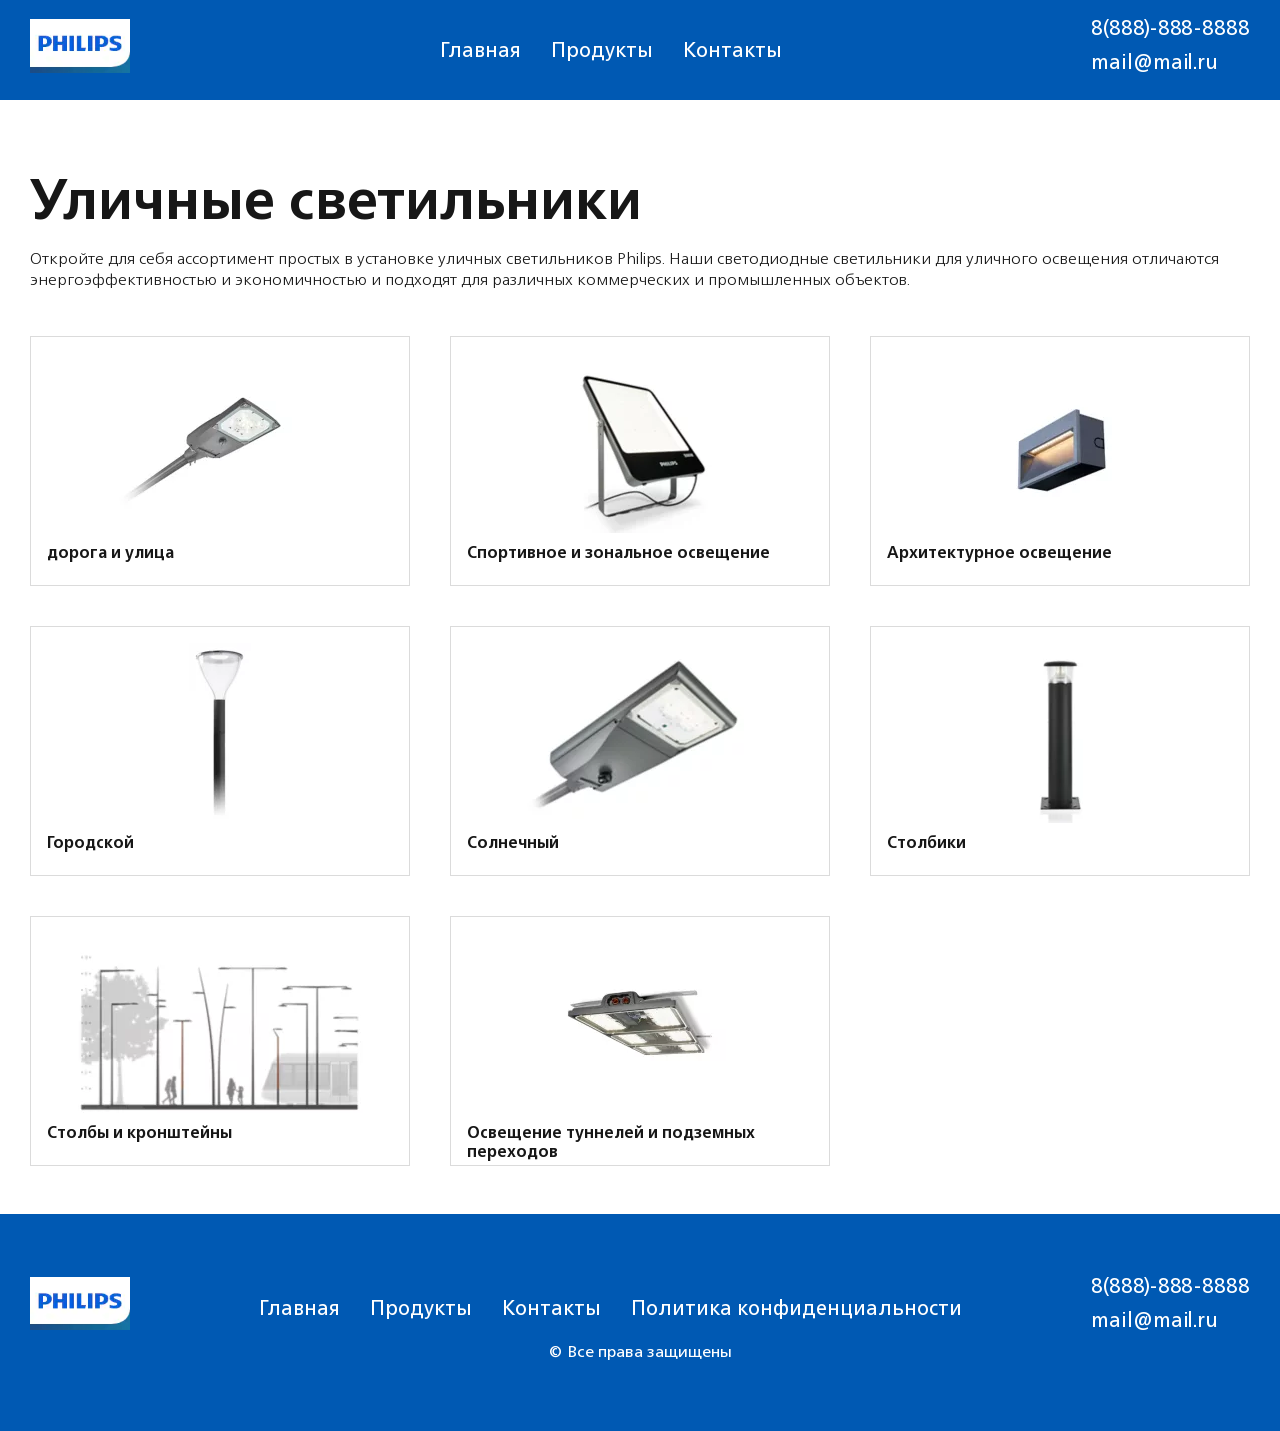
==== index.html @ 2afd7ccf "first comit" ====
<!DOCTYPE html>
<html lang="ru">
<head>
    <meta charset="UTF-8">
    <meta name="viewport" content="width=device-width, initial-scale=1.0">   
    <title>Главная</title>
    <link rel="icon" href="assets/favicon/favicon-16x16.png" type="image/png">
    <link rel="icon" href="assets/favicon/favicon-32x32.png" type="image/png">
    <link rel="icon" href="assets/favicon/favicon.ico" type="image/x-icon">
    <link rel="stylesheet" href="assets/css/style.css">
</head>
<body>
    <div class="body__container">
        <header class="header">
            <div class="container">
                <div class="header__wrapper">
                    <a href="index.html" class="header__logo">
                        <img src="assets/icons/logo.webp" alt="Логотип сайат" class="header__logo-img">
                    </a>
                    <nav class="header__nav">
                        <ul class="header__nav-list">
                            <li><a href="#">Главная</a></li>
                            <li><a href="#">Продукты</a></li>
                            <li><a href="#">Контакты</a></li>
                        </ul>
                    </nav>
                    <div class="header__contacts">
                        <a href="#" class="header__contacts-link">8(888)-888-8888</a>
                        <a href="#" class="header__contacts-link">mail@mail.ru</a>
                    </div>
                    <div class="header__hamburger hamburger">
                        <span></span><span></span><span></span>
                    </div>
                </div>
            </div>
        </header>
        <main class="content">
            <section class="street-lights">
                <div class="container">
                    <h1 class="street-lights__title title">Уличные светильники</h1>
                    <p class="street-lights__descr descr">Откройте для себя ассортимент простых в установке уличных светильников Philips. Наши светодиодные светильники для уличного освещения отличаются энергоэффективностью и экономичностью и подходят для различных коммерческих и промышленных объектов.</p>
                    <div class="street-lights__grid">
                        <a href="road-and-street.html" target="_blank" class="street-lights__item">
                            <div class="street-lights__item-img">
                                <img src="assets/img/img1.webp" alt="Дорога и улица">
                            </div>
                            <h2 class="street-lights__item-title">дорога и улица</h2>
                        </a>
                        <a href="sport-light.html" target="_blank" class="street-lights__item">
                            <div class="street-lights__item-img">
                                <img src="assets/img/img2.webp" alt="Спортивное и зональное освещение">
                            </div>
                            <h2 class="street-lights__item-title">Спортивное и зональное освещение</h2>
                        </a>
                        <a href="architectural-floodlighting.html" target="_blank" class="street-lights__item">
                            <div class="street-lights__item-img">
                                <img src="assets/img/img3.webp" alt="Архитектурное освещение">
                            </div>
                            <h2 class="street-lights__item-title">Архитектурное освещение</h2>
                        </a>
                        <a href="urban.html" target="_blank" class="street-lights__item">
                            <div class="street-lights__item-img">
                                <img src="assets/img/img4.webp" alt="Городской">
                            </div>
                            <h2 class="street-lights__item-title">Городской</h2>
                        </a>
                        <a href="solar.html" target="_blank" class="street-lights__item">
                            <div class="street-lights__item-img">
                                <img src="assets/img/img5.webp" alt="Солнечный">
                            </div>
                            <h2 class="street-lights__item-title">Солнечный</h2>
                        </a>

                        <a href="bollards.html" target="_blank" class="street-lights__item">
                            <div class="street-lights__item-img">
                                <img src="assets/img/img6.webp" alt="Столбики">
                            </div>
                            <h2 class="street-lights__item-title">Столбики</h2>
                        </a>
                        <a href="poles-brackets.html" target="_blank" class="street-lights__item">
                            <div class="street-lights__item-img">
                                <img src="assets/img/img7.webp" alt="Столбы и кронштейны">
                            </div>
                            <h2 class="street-lights__item-title">Столбы и кронштейны</h2>
                        </a>
                        <a href="tunel.html" target="_blank" class="street-lights__item">
                            <div class="street-lights__item-img">
                                <img src="assets/img/img8.webp" alt="Освещение туннелей и подземных переходов">
                            </div>
                            <h2 class="street-lights__item-title">Освещение туннелей и подземных переходов</h2>
                        </a>
                    </div>
                </div>
            </section>
        </main>
        <footer class="footer">
            <div class="container">
                <div class="footer__wrapper">
                    <a href="#" class="footer__logo">
                        <img src="assets/icons/logo.webp" alt="Логотип сайта">
                    </a>
                    <nav class="footer__nav">
                        <ul class="footer__nav-list">
                            <li><a href="#">Главная</a></li>
                            <li><a href="#">Продукты</a></li>
                            <li><a href="#">Контакты</a></li>
                            <li><a href="#">Политика конфиденциальности</a></li>
                        </ul>
                    </nav>
                    <div class="footer__contacts">
                        <a href="#" class="footer__contacts-link">8(888)-888-8888</a>
                        <a href="#" class="footer__contacts-link">mail@mail.ru</a>
                    </div>                    
                </div>
                <div class="footer__copy">© Все права защищены</div>
            </div>
        </footer>
    </div>
    <script src="assets/js/hamburger.js"></script>
</body>
</html>
---- assets/css/style.css ----
@charset "UTF-8";
@font-face {
  font-family: "NeueFrutigerWorld-Black";
  src: url("../fonts/NeueFrutigerWorld-Black.eot");
  src: url("../fonts/NeueFrutigerWorld-Black.eot?#iefix") format("embedded-opentype"), url("../fonts/NeueFrutigerWorld-Black.ttf") format("truetype"), url("../fonts/NeueFrutigerWorld-Black.woff") format("woff");
  font-weight: 900;
}
@font-face {
  font-family: "NeueFrutigerWorld-Heavy";
  src: url("../fonts/NeueFrutigerWorld-Heavy.eot");
  src: url("../fonts/NeueFrutigerWorld-Heavy.eot?#iefix") format("embedded-opentype"), url("../fonts/NeueFrutigerWorld-Heavy.ttf") format("truetype"), url("../fonts/NeueFrutigerWorld-Heavy.woff") format("woff");
  font-weight: 800;
}
@font-face {
  font-family: "NeueFrutigerWorld-Bold";
  src: url("../fonts/NeueFrutigerWorld-Bold.eot");
  src: url("../fonts/NeueFrutigerWorld-Bold.eot?#iefix") format("embedded-opentype"), url("../fonts/NeueFrutigerWorld-Bold.ttf") format("truetype"), url("../fonts/NeueFrutigerWorld-Bold.woff") format("woff");
  font-weight: 700;
}
@font-face {
  font-family: "NeueFrutigerWorld-Book";
  src: url("../fonts/NeueFrutigerWorld-Book.eot");
  src: url("../fonts/NeueFrutigerWorld-Book.eot?#iefix") format("embedded-opentype"), url("../fonts/NeueFrutigerWorld-Book.ttf") format("truetype"), url("../fonts/NeueFrutigerWorld-Book.woff") format("woff");
  font-weight: 600;
}
@font-face {
  font-family: "NeueFrutigerWorld-Medium";
  src: url("../fonts/NeueFrutigerWorld-Medium.eot");
  src: url("../fonts/NeueFrutigerWorld-Medium.eot?#iefix") format("embedded-opentype"), url("../fonts/NeueFrutigerWorld-Medium.ttf") format("truetype"), url("../fonts/NeueFrutigerWorld-Medium.woff") format("woff");
  font-weight: 500;
}
@font-face {
  font-family: "NeueFrutigerWorld-Regular";
  src: url("../fonts/NeueFrutigerWorld-Regular.eot");
  src: url("../fonts/NeueFrutigerWorld-Regular.eot?#iefix") format("embedded-opentype"), url("../fonts/NeueFrutigerWorld-Regular.ttf") format("truetype"), url("../fonts/NeueFrutigerWorld-Regular.woff") format("woff");
  font-weight: 400;
}
@font-face {
  font-family: "NeueFrutigerWorld-Light";
  src: url("../fonts/NeueFrutigerWorld-Light.eot");
  src: url("../fonts/NeueFrutigerWorld-Light.eot?#iefix") format("embedded-opentype"), url("../fonts/NeueFrutigerWorld-Light.ttf") format("truetype"), url("../fonts/NeueFrutigerWorld-Light.woff") format("woff");
  font-weight: 300;
}
html, body {
  margin: 0;
  padding: 0;
}

* {
  margin: 0;
  padding: 0;
  -webkit-box-sizing: border-box;
          box-sizing: border-box;
  font-family: "NeueFrutigerWorld-Regular", sans-serif;
  font-weight: 400;
  font-size: 16px;
}

a {
  display: block;
  text-decoration: none;
}

ul {
  list-style: none;
}

button {
  border: none;
  cursor: pointer;
}
button:focus {
  outline: 1px solid rgba(0, 0, 0, 0);
}

input {
  border: none;
}
input:focus {
  outline: 1px solid rgba(0, 0, 0, 0);
}

table {
  display: block;
  overflow: hidden;
  border-radius: 20px;
}

td {
  display: block;
}

th {
  display: block;
}

tr {
  display: block;
}

thead {
  display: block;
}

tbody {
  display: block;
}

.container {
  max-width: 1480px;
  padding: 0 30px;
  margin: 0 auto;
}

.body__container {
  overflow: hidden;
  position: relative;
  width: 100%;
}

.show__menu .header__nav {
  right: 0;
}
.show__menu .hamburger > span:first-child {
  top: 50%;
  -webkit-transform: rotate(45deg);
          transform: rotate(45deg);
}
.show__menu .hamburger > span:nth-child(2) {
  opacity: 0;
}
.show__menu .hamburger > span:last-child {
  top: 50%;
  -webkit-transform: rotate(-45deg);
          transform: rotate(-45deg);
}

.title {
  font-family: "NeueFrutigerWorld-Bold", sans-serif;
  font-weight: 700;
  font-size: 56px;
  height: 100px;
  color: #171717;
}

.descr {
  max-width: 1300px;
  font-family: "NeueFrutigerWorld-Light", sans-serif;
  font-weight: 300;
  font-size: 16px;
  line-height: 130%;
  color: #171717;
  margin-bottom: 46px;
}

.modal-show {
  visibility: visible;
  opacity: 1;
}
.modal-show .modal__dialog {
  -webkit-transform: scale(1);
          transform: scale(1);
}

.modal-hide {
  visibility: hidden;
  opacity: 0;
}
.modal-hide .modal__dialog {
  -webkit-transform: scale(0);
          transform: scale(0);
}

.performance-show {
  visibility: visible;
  opacity: 1;
}
.performance-show .performance__dialog {
  -webkit-transform: scale(1);
          transform: scale(1);
}

.performance-hide {
  visibility: hidden;
  opacity: 0;
}
.performance-hide .performance__dialog {
  -webkit-transform: scale(0);
          transform: scale(0);
}

.product-information__hide {
  display: none;
}

.splide__track--nav > .splide__list > .splide__slide.is-active {
  border: 1px solid #dbdbdb;
}

.splide__pagination__page .is-active {
  background-color: #0059b3 !important;
}

.video__min {
  margin-right: 10px;
  width: 104px;
  height: 58px;
}

.header {
  padding: 16px 0;
  width: 100%;
  background-color: #0059b3;
}
.header__wrapper {
  display: -webkit-box;
  display: -ms-flexbox;
  display: flex;
  -webkit-box-align: center;
      -ms-flex-align: center;
          align-items: center;
  -webkit-box-pack: justify;
      -ms-flex-pack: justify;
          justify-content: space-between;
}
.header__logo {
  width: 100px;
  height: auto;
}
.header__logo > img {
  width: 100%;
  height: 100%;
  -o-object-fit: cover;
     object-fit: cover;
}
.header__nav-list {
  display: -webkit-box;
  display: -ms-flexbox;
  display: flex;
  -webkit-box-align: center;
      -ms-flex-align: center;
          align-items: center;
  -webkit-box-pack: center;
      -ms-flex-pack: center;
          justify-content: center;
  gap: 20px;
}
.header__nav-list > li {
  padding: 5px;
  -webkit-transition: all 0.4s ease;
  transition: all 0.4s ease;
}
.header__nav-list > li:hover {
  background-color: #0074e0;
}
.header__nav-list > li > a {
  font-family: "NeueFrutigerWorld-Regular";
  font-weight: 400;
  font-size: 20px;
  line-height: 120%;
  color: #fff;
}
.header__contacts-link {
  font-family: "NeueFrutigerWorld-Regular";
  font-weight: 400;
  font-size: 20px;
  line-height: 120%;
  color: #fff;
  margin-bottom: 10px;
}

.hamburger {
  width: 50px;
  height: 50px;
  position: relative;
  display: none;
}
.hamburger > span {
  display: block;
  position: absolute;
  top: 50%;
  left: 50%;
  width: 20px;
  height: 1px;
  -webkit-transform: translate(-50%, -50%);
          transform: translate(-50%, -50%);
  background-color: #fff;
}
.hamburger > span:first-child {
  -webkit-transition: all 0.4s ease;
  transition: all 0.4s ease;
  top: 34%;
}
.hamburger > span:last-child {
  -webkit-transition: all 0.4s ease;
  transition: all 0.4s ease;
  top: 66%;
}

.street-lights {
  padding: 48px 0;
}
.street-lights__grid {
  display: grid;
  grid-template-columns: repeat(auto-fill, minmax(320px, 1fr));
  gap: 40px;
}
.street-lights__item {
  border: 1px solid #dbdbdb;
  height: 250px;
  padding: 16px;
  overflow: hidden;
  -webkit-transition: all 0.4s ease;
  transition: all 0.4s ease;
}
.street-lights__item-img {
  width: 100%;
  display: -webkit-box;
  display: -ms-flexbox;
  display: flex;
  -webkit-box-align: center;
      -ms-flex-align: center;
          align-items: center;
  -webkit-box-pack: center;
      -ms-flex-pack: center;
          justify-content: center;
  margin-bottom: 10px;
}
.street-lights__item-img > img {
  -o-object-fit: cover;
     object-fit: cover;
}
.street-lights__item-title {
  font-family: "NeueFrutigerWorld-Bold", sans-serif;
  font-weight: 700;
  font-size: 16px;
  line-height: 120%;
  color: #171717;
}
.street-lights__item:hover {
  -webkit-box-shadow: 0 0 10px #dbdbdb;
          box-shadow: 0 0 10px #dbdbdb;
}

.head {
  padding: 50px 0;
}
.head__descr {
  margin-bottom: 19px;
}
.head__wrapper {
  max-width: 300px;
  display: -webkit-box;
  display: -ms-flexbox;
  display: flex;
  -webkit-box-align: center;
      -ms-flex-align: center;
          align-items: center;
  -webkit-box-pack: start;
      -ms-flex-pack: start;
          justify-content: start;
  gap: 20px;
}
.head__spec {
  width: 134px;
  height: 24px;
  background-color: #1c417a;
  display: -webkit-box;
  display: -ms-flexbox;
  display: flex;
  -webkit-box-align: center;
      -ms-flex-align: center;
          align-items: center;
  -webkit-box-pack: center;
      -ms-flex-pack: center;
          justify-content: center;
  gap: 5px;
  border-radius: 2em;
  -webkit-transition: all 0.4s ease;
  transition: all 0.4s ease;
}
.head__spec:hover {
  background-color: #0059b3;
}
.head__spec-text {
  font-family: "NeueFrutigerWorld-Bold", sans-serif;
  font-weight: 700;
  font-size: 12px;
  line-height: 120%;
  color: #fff;
}
.head__spec-img {
  width: 12px;
  height: 12px;
  -o-object-fit: cover;
     object-fit: cover;
}
.head__img {
  width: 32px;
  height: 32px;
}
.head__img > img {
  width: 100%;
  height: 100%;
  -o-object-fit: cover;
     object-fit: cover;
}

.green-bg {
  background-color: #006b34;
}

.products {
  padding: 48px 0;
}
.products__grid {
  display: grid;
  grid-template-columns: repeat(auto-fill, minmax(335px, 1fr));
  gap: 40px;
}
.products__item {
  display: block;
  border: 1px solid #dbdbdb;
  height: 400px;
  padding: 16px;
  overflow: hidden;
  -webkit-transition: all 0.4s ease;
  transition: all 0.4s ease;
  position: relative;
}
.products__item-img {
  width: 100%;
  display: -webkit-box;
  display: -ms-flexbox;
  display: flex;
  -webkit-box-align: center;
      -ms-flex-align: center;
          align-items: center;
  -webkit-box-pack: center;
      -ms-flex-pack: center;
          justify-content: center;
  margin-bottom: 10px;
}
.products__item-img > img {
  -o-object-fit: cover;
     object-fit: cover;
}
.products__item-title {
  font-family: "NeueFrutigerWorld-Bold", sans-serif;
  font-weight: 700;
  font-size: 16px;
  line-height: 120%;
  color: #171717;
}
.products__item-buttons {
  display: -webkit-box;
  display: -ms-flexbox;
  display: flex;
  -webkit-box-align: center;
      -ms-flex-align: center;
          align-items: center;
  -webkit-box-pack: justify;
      -ms-flex-pack: justify;
          justify-content: space-between;
  position: absolute;
  width: 50%;
  bottom: 16px;
  left: 16px;
  gap: 20px;
}
.products__item-btn {
  width: 200px;
  height: 35px;
  background-color: #0059b3;
  border-radius: 16px;
  display: -webkit-box;
  display: -ms-flexbox;
  display: flex;
  -webkit-box-align: center;
      -ms-flex-align: center;
          align-items: center;
  -webkit-box-pack: center;
      -ms-flex-pack: center;
          justify-content: center;
  padding: 10px;
  -webkit-transition: all 0.4s ease;
  transition: all 0.4s ease;
  font-family: "NeueFrutigerWorld-Bold";
  font-weight: 700;
  font-size: 16px;
  line-height: 120%;
  color: #fff;
}
.products__item-btn:hover {
  background-color: #0074e0;
}
.products__item:hover {
  -webkit-box-shadow: 0 0 10px #dbdbdb;
          box-shadow: 0 0 10px #dbdbdb;
}

.product-slider {
  padding: 45px 0;
}
.product-slider__item {
  width: 100%;
  height: 100%;
  overflow: hidden;
  display: -webkit-box;
  display: -ms-flexbox;
  display: flex;
  -webkit-box-align: center;
      -ms-flex-align: center;
          align-items: center;
  -webkit-box-pack: center;
      -ms-flex-pack: center;
          justify-content: center;
}
.product-slider__item > a > img {
  width: 100%;
  height: 100%;
  -o-object-fit: cover;
     object-fit: cover;
}
.product-slider__slider {
  width: 49%;
  overflow: hidden;
}
.product-slider__slider-big {
  padding-bottom: 100px;
}
.product-slider__wrapper {
  display: -webkit-box;
  display: -ms-flexbox;
  display: flex;
  -webkit-box-align: start;
      -ms-flex-align: start;
          align-items: start;
  -webkit-box-pack: justify;
      -ms-flex-pack: justify;
          justify-content: space-between;
}
.product-slider__specifications {
  width: 49%;
}

.specifications-table {
  width: 100%;
}
.specifications-table__header {
  display: -webkit-box;
  display: -ms-flexbox;
  display: flex;
  -webkit-box-align: center;
      -ms-flex-align: center;
          align-items: center;
  -webkit-box-pack: center;
      -ms-flex-pack: center;
          justify-content: center;
  background-color: #d4e1f2;
  padding: 10px 20px;
}
.specifications-table__head > th {
  font-family: "NeueFrutigerWorld-Bold", sans-serif;
  font-weight: 700;
  font-size: 18px;
  line-height: 120%;
  color: #0059b3;
  text-align: center;
}
.specifications-table__row {
  display: -webkit-box;
  display: -ms-flexbox;
  display: flex;
  -webkit-box-align: center;
      -ms-flex-align: center;
          align-items: center;
  -webkit-box-pack: justify;
      -ms-flex-pack: justify;
          justify-content: space-between;
  gap: 20px;
  background-color: #d4e1f2;
  padding: 10px 20px;
  border-bottom: 2px solid #fff;
}
.specifications-table__item {
  line-height: 100%;
  text-align: left;
}

.table__head {
  font-family: "NeueFrutigerWorld-Bold", sans-serif;
  font-weight: 700;
  font-size: 18px;
  line-height: 120%;
  color: #0059b3;
  text-align: center;
  margin: 0 auto;
}

.product-information {
  padding: 50px 0;
}
.product-information__title {
  font-family: "NeueFrutigerWorld-Bold", sans-serif;
  font-weight: 700;
  font-size: 44px;
  line-height: 150%;
  color: #171717;
  margin-bottom: 50px;
}
.product-information__wrapper {
  display: -webkit-box;
  display: -ms-flexbox;
  display: flex;
  -webkit-box-align: start;
      -ms-flex-align: start;
          align-items: start;
  -webkit-box-pack: justify;
      -ms-flex-pack: justify;
          justify-content: space-between;
  margin-bottom: 80px;
}
.product-information__item {
  width: 45%;
}
.product-information__item-title {
  font-family: "NeueFrutigerWorld-Bold", sans-serif;
  font-weight: 700;
  font-size: 24px;
  line-height: 120%;
  color: #171717;
  margin-bottom: 32px;
}
.product-information__item-descr, .product-information__item-hide {
  font-family: "NeueFrutigerWorld-Regular", sans-serif;
  font-weight: 400;
  font-size: 14px;
  line-height: 150%;
  color: #171717;
}
.product-information__item-hide {
  display: none;
}
.product-information__item-next {
  background-color: #fff;
  color: #0059b3;
  position: relative;
  height: 50px;
}
.product-information__item-next::after {
  content: "";
  position: absolute;
  top: 50%;
  right: -30px;
  width: 12px;
  height: 2px;
  background-color: #0059b3;
  -webkit-transform: translate(-50%, -50%);
          transform: translate(-50%, -50%);
}
.product-information__item-next::before {
  content: "";
  position: absolute;
  top: 50%;
  right: -30px;
  width: 12px;
  height: 2px;
  background-color: #0059b3;
  -webkit-transform: translate(-50%, -50%) rotate(90deg);
          transform: translate(-50%, -50%) rotate(90deg);
}
.product-information__list {
  width: 100%;
}
.product-information__list-item {
  display: -webkit-box;
  display: -ms-flexbox;
  display: flex;
  -webkit-box-align: center;
      -ms-flex-align: center;
          align-items: center;
  -webkit-box-pack: start;
      -ms-flex-pack: start;
          justify-content: start;
  margin-bottom: 22px;
  gap: 20px;
}
.product-information__list-descr {
  font-family: "NeueFrutigerWorld-Regular", sans-serif;
  font-weight: 400;
  font-size: 14px;
  line-height: 150%;
  color: #171717;
  width: 80%;
}
.product-information__list-check {
  width: 18px;
  height: 18px;
  background-color: #0059b3;
  border-radius: 100%;
  position: relative;
}
.product-information__list-check::before {
  content: "";
  position: absolute;
  left: 6px;
  top: 4px;
  width: 5px;
  height: 8px;
  border: solid white; /* Цвет галочки */
  border-width: 0 2px 2px 0; /* Как формировать линию галочки */
  -webkit-transform: rotate(45deg);
          transform: rotate(45deg); /* Поворот линии */
}

.footer {
  padding: 60px 0;
  width: 100%;
  background-color: #0059b3;
}
.footer__wrapper {
  display: -webkit-box;
  display: -ms-flexbox;
  display: flex;
  -webkit-box-align: center;
      -ms-flex-align: center;
          align-items: center;
  -webkit-box-pack: justify;
      -ms-flex-pack: justify;
          justify-content: space-between;
}
.footer__logo {
  width: 100px;
  height: auto;
}
.footer__logo > img {
  width: 100%;
  height: 100%;
  -o-object-fit: cover;
     object-fit: cover;
}
.footer__nav-list {
  display: -webkit-box;
  display: -ms-flexbox;
  display: flex;
  -webkit-box-align: center;
      -ms-flex-align: center;
          align-items: center;
  -webkit-box-pack: center;
      -ms-flex-pack: center;
          justify-content: center;
  gap: 20px;
}
.footer__nav-list > li {
  padding: 5px;
  -webkit-transition: all 0.4s ease;
  transition: all 0.4s ease;
}
.footer__nav-list > li:hover {
  background-color: #0074e0;
}
.footer__nav-list > li > a {
  font-family: "NeueFrutigerWorld-Regular";
  font-weight: 400;
  font-size: 20px;
  line-height: 120%;
  color: #fff;
}
.footer__contacts-link {
  font-family: "NeueFrutigerWorld-Regular";
  font-weight: 400;
  font-size: 20px;
  line-height: 120%;
  color: #fff;
  margin-bottom: 10px;
}
.footer__copy {
  font-family: "NeueFrutigerWorld-Regular";
  font-weight: 400;
  font-size: 16px;
  line-height: 120%;
  color: #fff;
  margin-bottom: 10px;
  text-align: center;
}

.modal {
  width: 100%;
  height: 100%;
  background-color: rgba(0, 0, 0, 0.6);
  position: fixed;
  z-index: 10;
  -webkit-transition: all 0.3s ease;
  transition: all 0.3s ease;
}
.modal__dialog {
  max-width: 360px;
  background-color: #fff;
  padding: 16px;
  margin: 100px auto;
  border-radius: 20px;
  -webkit-transition: all 0.4s ease;
  transition: all 0.4s ease;
}
.modal__content {
  min-height: 300px;
  position: relative;
}
.modal__close {
  position: absolute;
  width: 30px;
  height: 30px;
  top: -16px;
  right: -16px;
  cursor: pointer;
}
.modal__close::after {
  content: "";
  position: absolute;
  top: 50%;
  left: 50%;
  width: 20px;
  height: 2px;
  background-color: #171717;
  -webkit-transform: translate(-50%, -50%) rotate(45deg);
          transform: translate(-50%, -50%) rotate(45deg);
}
.modal__close::before {
  content: "";
  position: absolute;
  top: 50%;
  left: 50%;
  width: 20px;
  height: 2px;
  background-color: #171717;
  -webkit-transform: translate(-50%, -50%) rotate(-45deg);
          transform: translate(-50%, -50%) rotate(-45deg);
}
.modal__title {
  font-family: "NeueFrutigerWorld-Bold", sans-serif;
  font-weight: 700;
  font-size: 22px;
  text-align: center;
  color: #171717;
  margin-bottom: 30px;
}
.modal__container {
  width: 100%;
}
.modal__form > div {
  height: 40px;
  margin-bottom: 15px;
}
.modal__form-warning {
  font-family: "NeueFrutigerWorld-Light", sans-serif;
  font-weight: 300;
  font-size: 14px;
  line-height: 100%;
  color: #171717;
}
.modal__form-warning > a {
  font-size: 14px;
  color: #0059b3;
}
.modal__input {
  width: 100%;
  height: 40px;
  border: 2px solid #0059b3;
  border-radius: 18px;
  padding: 10px 20px;
  text-align: left;
  font-family: "NeueFrutigerWorld-Regular", sans-serif;
  font-weight: 400;
  font-size: 22px;
  color: #171717;
}
.modal__btn {
  width: 100%;
  height: 45px;
  border-radius: 20px;
  background-color: #0059b3;
  font-family: "NeueFrutigerWorld-Bold", sans-serif;
  font-weight: 700;
  font-size: 22px;
  line-height: 120%;
  color: #fff;
  margin-bottom: 20px;
}
.modal__btn:hover {
  background-color: #0074e0;
}
.modal__error {
  width: 100%;
  height: 100%;
  background-color: rgba(0, 0, 0, 0.6);
  position: fixed;
  z-index: 10;
  -webkit-transition: all 0.3s ease;
  transition: all 0.3s ease;
}
.modal__error-dialog {
  max-width: 360px;
  background-color: #f0a2a2;
  padding: 16px;
  margin: 100px auto;
  border-radius: 20px;
  -webkit-transition: all 0.4s ease;
  transition: all 0.4s ease;
}
.modal__error-content {
  min-height: 100px;
  position: relative;
}
.modal__succes {
  width: 100%;
  height: 100%;
  background-color: rgba(0, 0, 0, 0.6);
  position: fixed;
  z-index: 10;
  -webkit-transition: all 0.3s ease;
  transition: all 0.3s ease;
}
.modal__succes-dialog {
  max-width: 360px;
  background-color: #96d1ba;
  padding: 16px;
  margin: 100px auto;
  border-radius: 20px;
  -webkit-transition: all 0.4s ease;
  transition: all 0.4s ease;
}
.modal__succes-content {
  min-height: 100px;
  position: relative;
}

.performance {
  width: 100%;
  height: 100%;
  position: fixed;
  background-color: rgba(0, 0, 0, 0.6);
  z-index: 20;
  -webkit-transition: all 0.3s ease;
  transition: all 0.3s ease;
}
.performance__dialog {
  width: 80%;
  margin: 100px auto;
  background-color: #fff;
  border-radius: 20px;
  padding: 20px;
  -webkit-transition: all 0.4s ease;
  transition: all 0.4s ease;
}
.performance__content {
  min-height: 600px;
  position: relative;
}
.performance__head {
  border-bottom: 1px solid #dbdbdb;
  padding-bottom: 30px;
  margin-bottom: 30px;
}
.performance__title {
  font-family: "NeueFrutigerWorld-Bold", sans-serif;
  font-weight: 700;
  font-size: 30px;
  line-height: 35px;
  color: #171717;
  margin-bottom: 8px;
}
.performance__descr {
  font-family: "NeueFrutigerWorld-Regular", sans-serif;
  font-weight: 400;
  line-height: 18px;
  font-size: 14px;
  width: 80%;
}
.performance__close {
  width: 50px;
  height: 50px;
  position: absolute;
  cursor: pointer;
  top: -20px;
  right: -20px;
}
.performance__close::after {
  content: "";
  position: absolute;
  top: 50%;
  left: 50%;
  width: 15px;
  height: 2px;
  background-color: #171717;
  -webkit-transform: translate(-50%, -50%) rotate(45deg);
          transform: translate(-50%, -50%) rotate(45deg);
}
.performance__close::before {
  content: "";
  position: absolute;
  top: 50%;
  left: 50%;
  width: 15px;
  height: 2px;
  background-color: #171717;
  -webkit-transform: translate(-50%, -50%) rotate(-45deg);
          transform: translate(-50%, -50%) rotate(-45deg);
}
.performance__wrapper {
  display: -webkit-box;
  display: -ms-flexbox;
  display: flex;
  -webkit-box-align: center;
      -ms-flex-align: center;
          align-items: center;
  -webkit-box-pack: justify;
      -ms-flex-pack: justify;
          justify-content: space-between;
}
.performance__item {
  width: 30%;
}
.performance__item-title {
  font-family: "NeueFrutigerWorld-Bold", sans-serif;
  font-weight: 700;
  font-size: 20px;
  line-height: 24px;
  margin-bottom: 48px;
  color: #171717;
}
.performance__item-header {
  margin-bottom: 20px;
}
.performance__item-content {
  border: 2px solid #9c3790;
  padding: 20px;
  border-radius: 12px;
}
.performance__item-subtitle {
  font-family: "NeueFrutigerWorld-Bold", sans-serif;
  font-weight: 700;
  font-size: 14px;
  line-height: 20px;
  margin-bottom: 8px;
  color: #171717;
}
.performance__item-subdescr {
  font-family: "NeueFrutigerWorld-Regular", sans-serif;
  font-weight: 400;
  line-height: 18px;
  color: #171717;
  font-size: 14px;
  margin-bottom: 8px;
}
.performance__item-wrapper {
  display: -webkit-box;
  display: -ms-flexbox;
  display: flex;
  -webkit-box-align: center;
      -ms-flex-align: center;
          align-items: center;
  -webkit-box-pack: start;
      -ms-flex-pack: start;
          justify-content: start;
  gap: 5px;
}
.performance__item-img {
  width: 24px;
  height: 24px;
}
.performance__item-img > img {
  width: 100%;
  height: 100%;
  -o-object-fit: cover;
     object-fit: cover;
}
.performance__item-box {
  margin-bottom: 20px;
}

.green {
  border: 2px solid #006b34;
}

.blue {
  border: 2px solid #1c417a;
}

@media (max-width: 1280px) {
  .products__grid {
    grid-template-columns: repeat(auto-fill, minmax(300px, 1fr));
    gap: 30px;
  }
}
@media (max-width: 1024px) {
  .title {
    font-size: 40px;
    text-align: center;
  }
  .descr {
    font-size: 14px;
    text-align: center;
  }
  .header__nav-list {
    gap: 12px;
  }
  .header__nav-list > li > a {
    font-size: 16px;
  }
  .header__contacts-link {
    font-size: 16px;
  }
  .street-lights__grid {
    grid-template-columns: repeat(auto-fill, minmax(300px, 1fr));
  }
  .products__grid {
    grid-template-columns: repeat(auto-fill, minmax(280px, 1fr));
  }
  .product-slider__slider {
    width: 50%;
    margin: 0 auto;
    margin-bottom: 20px;
  }
  .product-slider__slider-big {
    padding-bottom: 50px;
  }
  .product-slider__wrapper {
    -webkit-box-orient: vertical;
    -webkit-box-direction: normal;
        -ms-flex-direction: column;
            flex-direction: column;
  }
  .product-slider__specifications {
    width: 100%;
  }
  .footer__nav-list {
    gap: 12px;
  }
  .footer__nav-list > li > a {
    font-size: 16px;
  }
  .footer__contacts-link {
    font-size: 16px;
  }
  .footer__copy {
    font-size: 12px;
  }
}
@media (max-width: 993px) {
  .footer__wrapper {
    -ms-flex-wrap: wrap;
        flex-wrap: wrap;
    -webkit-box-pack: center;
        -ms-flex-pack: center;
            justify-content: center;
    gap: 30px;
    margin-bottom: 50px;
  }
  .footer__nav-list {
    -ms-flex-wrap: wrap;
        flex-wrap: wrap;
    gap: 12px;
  }
  .performance__dialog {
    width: 95%;
  }
  .performance__wrapper {
    overflow-y: scroll;
    -webkit-box-orient: vertical;
    -webkit-box-direction: normal;
        -ms-flex-direction: column;
            flex-direction: column;
    height: 100vh;
    gap: 20px;
  }
  .performance__item {
    width: 100%;
  }
  .performance__item-title {
    margin-bottom: 15px;
  }
}
@media (max-width: 763px) {
  .hamburger {
    display: block;
  }
  .title {
    font-size: 34px;
    height: 80px;
  }
  .header__nav {
    position: absolute;
    top: 0;
    right: -100%;
    width: 70%;
    height: 100vh;
    background-color: #0074e0;
    padding: 60px 20px;
    -webkit-transition: all 0.4s ease;
    transition: all 0.4s ease;
  }
  .header__nav-list {
    display: block;
  }
  .street-lights__grid {
    grid-template-columns: repeat(auto-fill, minmax(220px, 1fr));
  }
  .product-information__title {
    font-size: 30px;
  }
  .product-information__wrapper {
    -webkit-box-orient: vertical;
    -webkit-box-direction: normal;
        -ms-flex-direction: column;
            flex-direction: column;
    margin-bottom: 40px;
  }
  .product-information__item {
    max-width: 100%;
    margin-bottom: 20px;
  }
  .product-information__item-title {
    font-size: 22px;
  }
  .product-slider__slider {
    width: 80%;
    margin: 0 auto;
    margin-bottom: 20px;
  }
  .product-slider__slider-big {
    padding-bottom: 30px;
  }
  #thumbnail-slider {
    padding-bottom: 60px;
  }
}
@media (max-width: 556px) {
  .title {
    font-size: 28px;
    height: 60px;
    margin-bottom: 10px;
  }
  .street-lights__grid {
    grid-template-columns: repeat(auto-fill, minmax(180px, 1fr));
  }
  .street-lights__item-title {
    font-size: 12px;
  }
  .product-slider__slider {
    width: 100%;
    margin: 0 auto;
    margin-bottom: 20px;
  }
  .product-slider__slider-big {
    padding-bottom: 30px;
  }
  .specifications-table__header {
    padding: 5px 10px;
  }
  .specifications-table__row {
    padding: 5px 10px;
    gap: 10px;
  }
  .specifications-table__item {
    font-size: 14px;
  }
}
@media (max-width: 380px) {
  .title {
    font-size: 24px;
    height: 20px;
    margin-bottom: 50px;
    line-height: 100%;
  }
  .descr {
    text-align: left;
  }
  .container {
    padding: 0 15px;
  }
  .street-lights__item-title {
    font-size: 16px;
  }
  .product-information__title {
    font-size: 26px;
    margin-bottom: 20px;
  }
  .product-information__wrapper {
    margin-bottom: 20px;
  }
  .product-information__item {
    max-width: 100%;
    margin-bottom: 10px;
  }
  .product-information__item-title {
    font-size: 22px;
  }
  .specifications-table__header {
    padding: 5px;
  }
  .specifications-table__row {
    padding: 5px;
    gap: 0;
  }
  .specifications-table__item {
    font-size: 12px;
  }
}/*# sourceMappingURL=style.css.map */
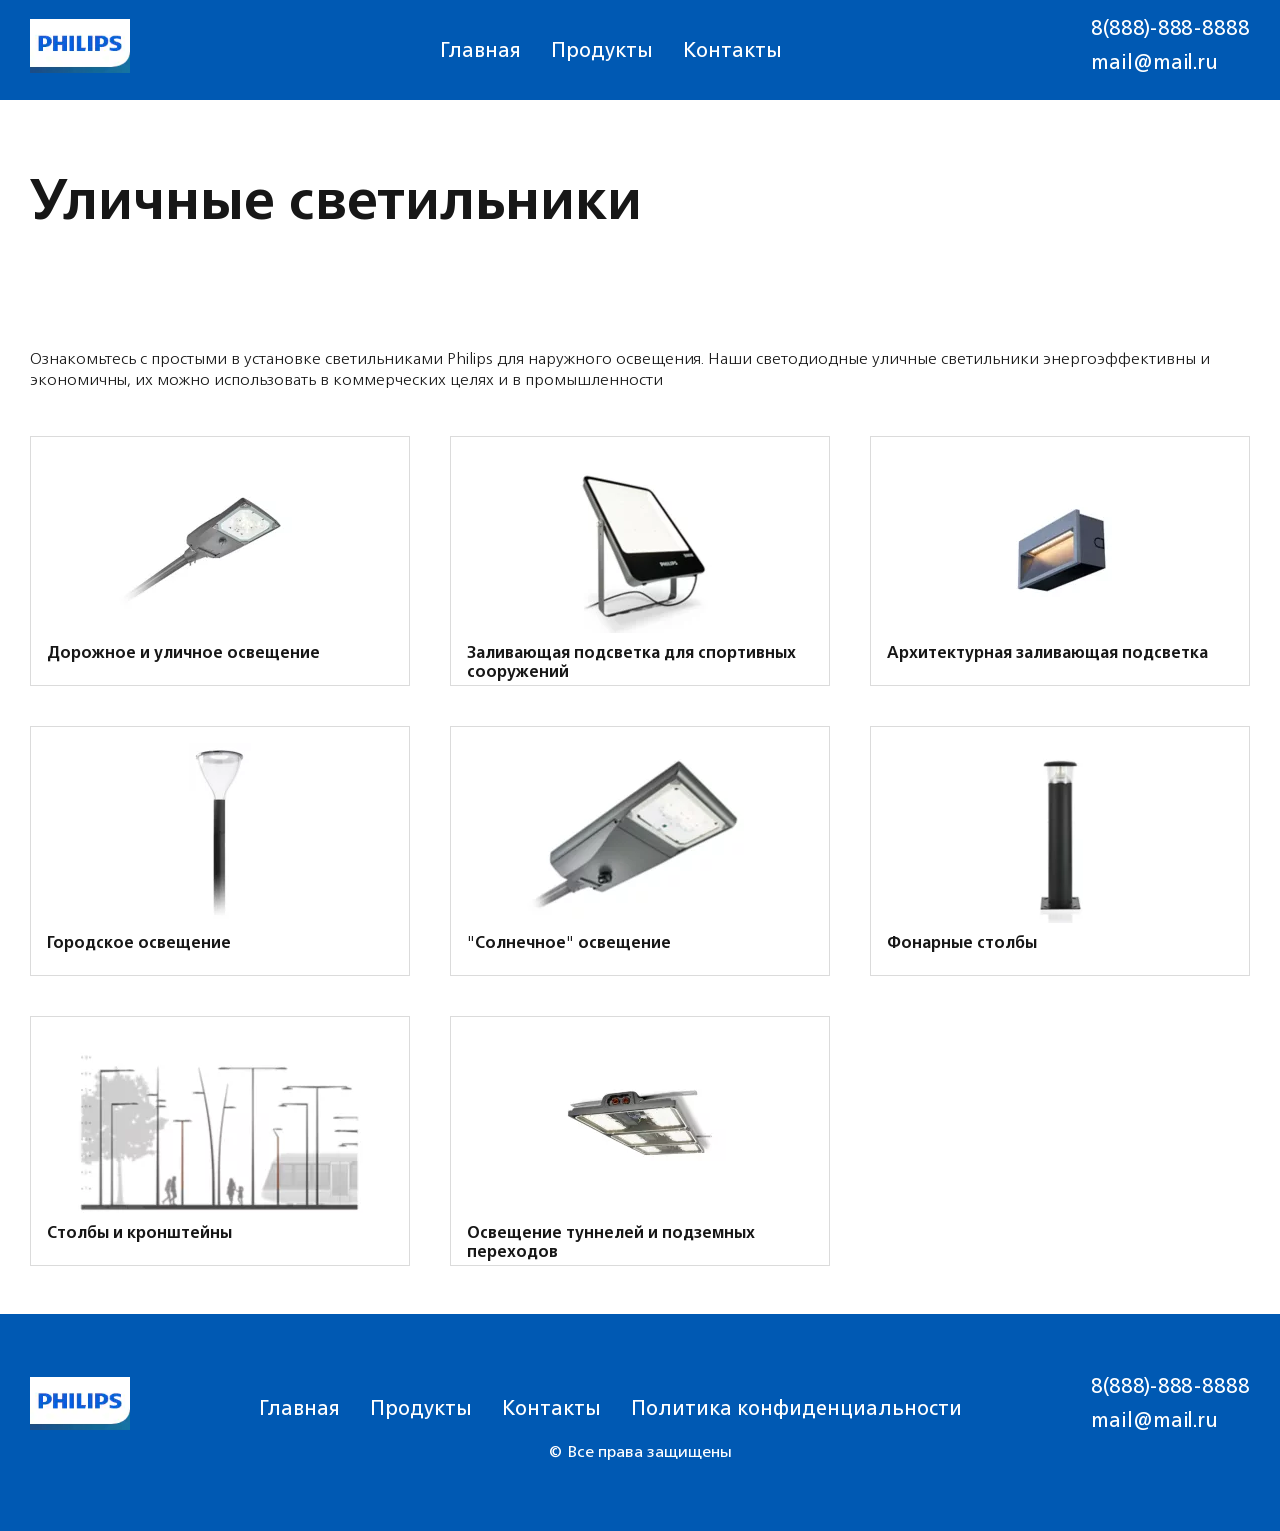
==== commit d707d6ee: "rename title" ====
--- a/index.html
+++ b/index.html
@@ -38,44 +38,44 @@
             <section class="street-lights">
                 <div class="container">
                     <h1 class="street-lights__title title">Уличные светильники</h1>
-                    <p class="street-lights__descr descr">Откройте для себя ассортимент простых в установке уличных светильников Philips. Наши светодиодные светильники для уличного освещения отличаются энергоэффективностью и экономичностью и подходят для различных коммерческих и промышленных объектов.</p>
+                    <p class="street-lights__descr descr">Ознакомьтесь с простыми в установке светильниками Philips для наружного освещения. Наши светодиодные уличные светильники энергоэффективны и экономичны, их можно использовать в коммерческих целях и в промышленности</p>
                     <div class="street-lights__grid">
                         <a href="road-and-street.html" target="_blank" class="street-lights__item">
                             <div class="street-lights__item-img">
-                                <img src="assets/img/img1.webp" alt="Дорога и улица">
+                                <img src="assets/img/img1.webp" alt="Дорожное и уличное освещение">
                             </div>
-                            <h2 class="street-lights__item-title">дорога и улица</h2>
+                            <h2 class="street-lights__item-title">Дорожное и уличное освещение</h2>
                         </a>
                         <a href="sport-light.html" target="_blank" class="street-lights__item">
                             <div class="street-lights__item-img">
-                                <img src="assets/img/img2.webp" alt="Спортивное и зональное освещение">
+                                <img src="assets/img/img2.webp" alt="Заливающая подсветка для спортивных сооружений">
                             </div>
-                            <h2 class="street-lights__item-title">Спортивное и зональное освещение</h2>
+                            <h2 class="street-lights__item-title">Заливающая подсветка для спортивных сооружений</h2>
                         </a>
                         <a href="architectural-floodlighting.html" target="_blank" class="street-lights__item">
                             <div class="street-lights__item-img">
-                                <img src="assets/img/img3.webp" alt="Архитектурное освещение">
+                                <img src="assets/img/img3.webp" alt="Архитектурная заливающая подсветка">
                             </div>
-                            <h2 class="street-lights__item-title">Архитектурное освещение</h2>
+                            <h2 class="street-lights__item-title">Архитектурная заливающая подсветка</h2>
                         </a>
                         <a href="urban.html" target="_blank" class="street-lights__item">
                             <div class="street-lights__item-img">
                                 <img src="assets/img/img4.webp" alt="Городской">
                             </div>
-                            <h2 class="street-lights__item-title">Городской</h2>
+                            <h2 class="street-lights__item-title">Городское освещение</h2>
                         </a>
                         <a href="solar.html" target="_blank" class="street-lights__item">
                             <div class="street-lights__item-img">
                                 <img src="assets/img/img5.webp" alt="Солнечный">
                             </div>
-                            <h2 class="street-lights__item-title">Солнечный</h2>
+                            <h2 class="street-lights__item-title">"Солнечное" освещение</h2>
                         </a>
 
                         <a href="bollards.html" target="_blank" class="street-lights__item">
                             <div class="street-lights__item-img">
                                 <img src="assets/img/img6.webp" alt="Столбики">
                             </div>
-                            <h2 class="street-lights__item-title">Столбики</h2>
+                            <h2 class="street-lights__item-title">Фонарные столбы</h2>
                         </a>
                         <a href="poles-brackets.html" target="_blank" class="street-lights__item">
                             <div class="street-lights__item-img">
--- a/assets/css/style.css
+++ b/assets/css/style.css
@@ -139,7 +139,7 @@
   font-family: "NeueFrutigerWorld-Bold", sans-serif;
   font-weight: 700;
   font-size: 56px;
-  height: 100px;
+  margin-bottom: 100px;
   color: #171717;
 }
 
@@ -194,7 +194,8 @@
 }
 
 .splide__track--nav > .splide__list > .splide__slide.is-active {
-  border: 1px solid #dbdbdb;
+  border-bottom: 3px solid #0059b3;
+  margin-bottom: 5px;
 }
 
 .splide__pagination__page .is-active {
@@ -417,6 +418,10 @@
   display: grid;
   grid-template-columns: repeat(auto-fill, minmax(335px, 1fr));
   gap: 40px;
+}
+.products__title {
+  margin-bottom: 50px;
+  line-height: 100%;
 }
 .products__item {
   display: block;
